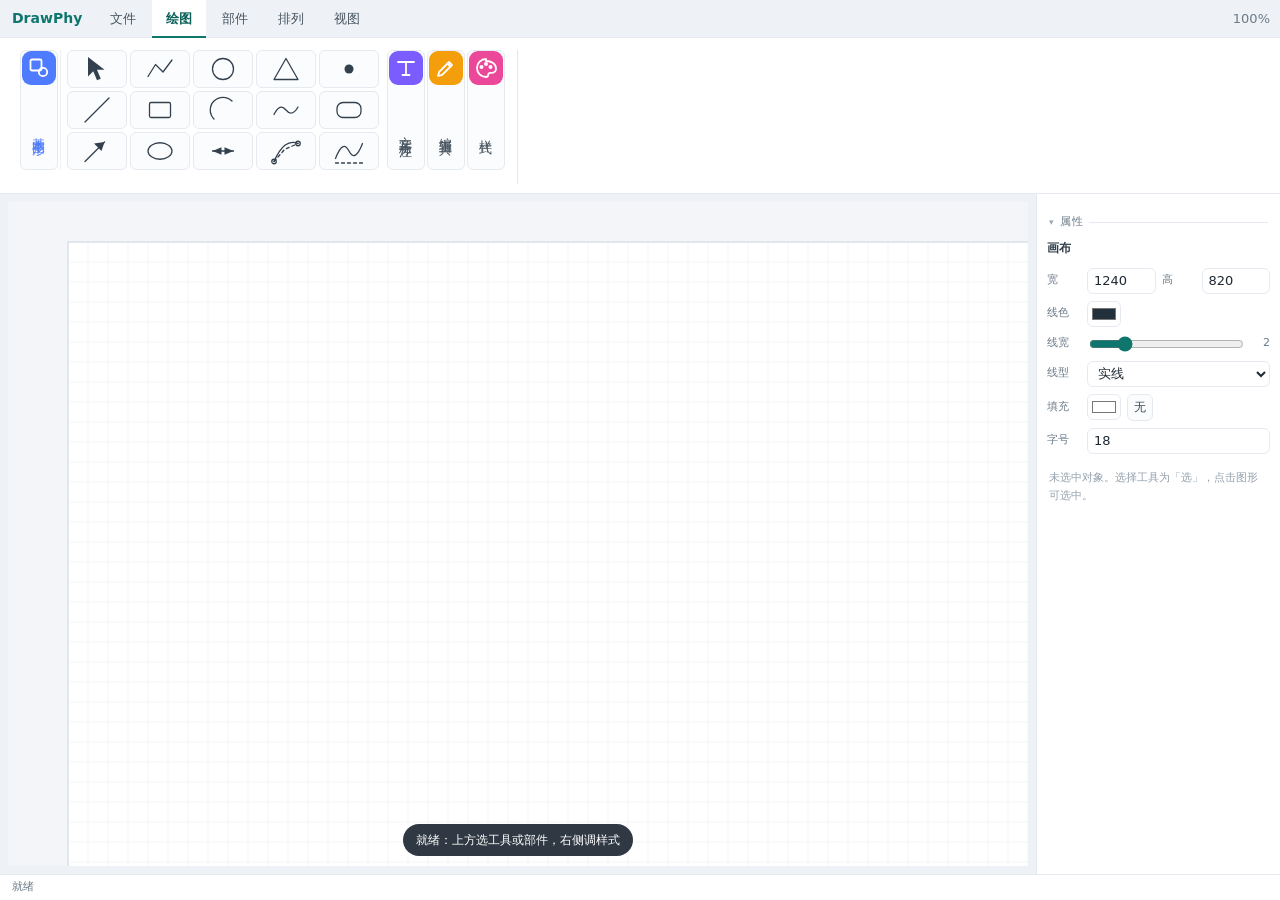
==== index.html @ 7146f7bf "chore: 初始提交（阶段0：建立版本控制） 基线：阶段4完成，13/16图元类型已模块化。 - 逻辑自检 83/83、交互自检 47/47、PNG导出链路通过 - docs/ 含评审报告、开发手册" ====
<!DOCTYPE html>
<html lang="zh-CN">
<head>
<meta charset="utf-8">
<meta name="viewport" content="width=device-width, initial-scale=1">
<title>DrawPhy · 科学绘图板</title>
<link rel="stylesheet" href="assets/editor.css">
</head>
<body>
<div id="app">
  <!-- EE 双层顶栏：第一层标签页 -->
  <header id="topbar">
    <div class="brand"><b>DrawPhy</b></div>
    <nav id="tabs">
      <button data-tab="file">文件</button>
      <button data-tab="draw" class="on">绘图</button>
      <button data-tab="part">部件</button>
      <button data-tab="arrange">排列</button>
      <button data-tab="view">视图</button>
    </nav>
    <div class="group right">
      <span id="zoomLabel">100%</span>
    </div>
  </header>

  <!-- 第二层：横向分组工具带 -->
  <div id="ribbon">
    <!-- 文件：竖排分类按钮，点击就地展开（与绘图/部件同机制） -->
    <div class="rgroup" data-r="file" hidden>
      <div class="rcell partcats" id="fileCatBar">
        <button data-cat="file.action" style="background:#2563eb"><svg class="cat-ic" viewBox="0 0 24 24" fill="none" stroke="currentColor" stroke-width="1.7" stroke-linecap="round" stroke-linejoin="round"><path d="M7 3h7l5 5v13H7z"/><path d="M14 3v5h5"/><path d="M12 12v6M9 15h6"/></svg><span>文件操作</span></button>
        <button data-cat="file.export" style="background:#10b981"><svg class="cat-ic" viewBox="0 0 24 24" fill="none" stroke="currentColor" stroke-width="1.7" stroke-linecap="round" stroke-linejoin="round"><path d="M12 4v10"/><path d="M8 10l4 4 4-4"/><path d="M5 19h14"/></svg><span>导出</span></button>
        <button data-cat="file.sample" style="background:#f59e0b"><svg class="cat-ic" viewBox="0 0 24 24" fill="none" stroke="currentColor" stroke-width="1.7" stroke-linecap="round" stroke-linejoin="round"><rect x="4" y="5" width="16" height="14" rx="2"/><path d="M10 9.5v5l4.5-2.5z" fill="currentColor" stroke="none"/></svg><span>示例</span></button>
        <button data-cat="file.help" style="background:#8b5cf6"><svg class="cat-ic" viewBox="0 0 24 24" fill="none" stroke="currentColor" stroke-width="1.7" stroke-linecap="round" stroke-linejoin="round"><circle cx="12" cy="12" r="9"/><path d="M9.7 9.2a2.4 2.4 0 1 1 3.3 2.2c-.7.3-1 .8-1 1.6"/><circle cx="12" cy="16.8" r=".5" fill="currentColor"/></svg><span>帮助</span></button>
      </div>
    </div>

    <!-- 绘图：竖排分类按钮，点击就地展开（与部件同格式） -->
    <div class="rgroup" data-r="draw" hidden>
      <div class="rcell partcats" id="drawCatBar">
        <button data-cat="shape"><svg class="cat-ic" viewBox="0 0 24 24" fill="none" stroke="currentColor" stroke-width="1.7" stroke-linejoin="round"><rect x="3.5" y="3.5" width="11" height="11" rx="1.5"/><circle cx="16" cy="16" r="4.2"/></svg><span>基本图形</span></button>
        <button data-cat="text"><svg class="cat-ic" viewBox="0 0 24 24" fill="none" stroke="currentColor" stroke-width="1.7" stroke-linecap="round"><path d="M4 6h16M12 6v13M8.5 19h7"/></svg><span>文字与标注</span></button>
        <button data-cat="edit"><svg class="cat-ic" viewBox="0 0 24 24" fill="none" stroke="currentColor" stroke-width="1.7" stroke-linecap="round" stroke-linejoin="round"><path d="M4 20l1.2-4.2L15 6l3 3L8.2 18.8z"/><path d="M13.5 7.5l3 3"/></svg><span>编辑工具</span></button>
        <button data-cat="style"><svg class="cat-ic" viewBox="0 0 24 24" fill="none" stroke="currentColor" stroke-width="1.7" stroke-linecap="round" stroke-linejoin="round"><path d="M12 3a9 9 0 1 0 0 18c1.6 0 2.2-1.1 2.2-2.2 0-1.4 1.1-2 2.4-2H18a4 4 0 0 0 4-4c0-5-4.5-7.8-10-7.8z"/><circle cx="7.5" cy="11" r="1.1"/><circle cx="12" cy="8" r="1.1"/><circle cx="16.5" cy="11" r="1.1"/></svg><span>样式</span></button>
      </div>
    </div>

    <!-- 部件：竖排分类按钮，点击就地展开 -->
    <div class="rgroup" data-r="part" hidden>
      <div class="rcell partcats" id="partCatBar">
        <button data-cat="电学"><svg class="cat-ic" viewBox="0 0 24 24" fill="none" stroke="currentColor" stroke-width="1.7" stroke-linecap="round"><path d="M13 2L4 14h6l-1 8 9-12h-6z"/></svg><span>电学</span></button>
        <button data-cat="光学"><svg class="cat-ic" viewBox="0 0 24 24" fill="none" stroke="currentColor" stroke-width="1.7"><ellipse cx="12" cy="12" rx="3" ry="9"/><path d="M3 12h3M18 12h3M12 3v3M12 18v3"/></svg><span>光学</span></button>
        <button data-cat="力学"><svg class="cat-ic" viewBox="0 0 24 24" fill="none" stroke="currentColor" stroke-width="1.7" stroke-linecap="round"><path d="M4 18h16M8 18V6l8 4"/></svg><span>力学</span></button>
        <button data-cat="热学"><svg class="cat-ic" viewBox="0 0 24 24" fill="none" stroke="currentColor" stroke-width="1.7" stroke-linecap="round"><path d="M12 22a6 6 0 006-6c0-4-6-9-6-12 0 3-6 5-6 9a6 6 0 006 6z"/></svg><span>热学</span></button>
        <button data-cat="仪器"><svg class="cat-ic" viewBox="0 0 24 24" fill="none" stroke="currentColor" stroke-width="1.7"><circle cx="12" cy="13" r="7"/><path d="M12 13l4-4M9 3h6"/></svg><span>仪器</span></button>
        <button data-cat="常用图形"><svg class="cat-ic" viewBox="0 0 24 24" fill="none" stroke="currentColor" stroke-width="1.7"><rect x="4" y="4" width="7" height="7" rx="1"/><circle cx="16.5" cy="16.5" r="3.5"/></svg><span>常用图形</span></button>
        <button data-cat="连接线"><svg class="cat-ic" viewBox="0 0 24 24" fill="none" stroke="currentColor" stroke-width="1.7" stroke-linecap="round"><circle cx="5" cy="12" r="2.5"/><circle cx="19" cy="5" r="2.5"/><circle cx="19" cy="19" r="2.5"/><path d="M7.5 12h9M17 6.5l-2 4M17 17.5l-2-4"/></svg><span>连接线</span></button>
        <button data-cat="尺寸"><svg class="cat-ic" viewBox="0 0 24 24" fill="none" stroke="currentColor" stroke-width="1.7" stroke-linecap="round"><path d="M3 8l13 13M5 6l2 2M8 5l2 2M11 8l2 2M14 11l2 2"/><path d="M14 21l7-7"/></svg><span>尺寸</span></button>
        <button data-cat="环类"><svg class="cat-ic" viewBox="0 0 24 24" fill="none" stroke="currentColor" stroke-width="1.7"><circle cx="12" cy="12" r="9"/><circle cx="12" cy="12" r="4"/></svg><span>环类</span></button>
        <button data-cat="化学键"><svg class="cat-ic" viewBox="0 0 24 24" fill="none" stroke="currentColor" stroke-width="1.7" stroke-linecap="round"><circle cx="6" cy="12" r="3"/><circle cx="18" cy="7" r="3"/><circle cx="18" cy="17" r="3"/><path d="M9 11l6-3M9 13l6 3"/></svg><span>化学键</span></button>
        <button data-cat="通用"><svg class="cat-ic" viewBox="0 0 24 24" fill="none" stroke="currentColor" stroke-width="1.7"><rect x="4" y="4" width="16" height="16" rx="2"/><path d="M4 12h16M12 4v16"/></svg><span>通用</span></button>
      </div>
    </div>

    <!-- 排列：竖排分类按钮，点击就地展开 -->
    <div class="rgroup" data-r="arrange" hidden>
      <div class="rcell partcats" id="arrangeCatBar">
        <button data-cat="align.group" style="background:#f43f5e"><svg class="cat-ic" viewBox="0 0 24 24" fill="none" stroke="currentColor" stroke-width="1.7" stroke-linecap="round" stroke-linejoin="round"><rect x="9" y="9" width="7" height="7" rx="1"/><path d="M15 9V5H5v10h4"/><path d="M9 15v4h10V9h-4"/></svg><span>组合</span></button>
        <button data-cat="align.layer" style="background:#0ea5e9"><svg class="cat-ic" viewBox="0 0 24 24" fill="none" stroke="currentColor" stroke-width="1.7" stroke-linecap="round" stroke-linejoin="round"><path d="M12 4v16"/><path d="M8.5 8L12 4.5 15.5 8"/><path d="M8.5 16L12 19.5 15.5 16"/></svg><span>层级</span></button>
        <button data-cat="align.transform" style="background:#14b8a6"><svg class="cat-ic" viewBox="0 0 24 24" fill="none" stroke="currentColor" stroke-width="1.7" stroke-linecap="round" stroke-linejoin="round"><path d="M20 12a8 8 0 1 1-2.3-5.6"/><path d="M20 3v4h-4"/></svg><span>变换</span></button>
        <button data-cat="align.align" style="background:#6366f1"><svg class="cat-ic" viewBox="0 0 24 24" fill="none" stroke="currentColor" stroke-width="1.7" stroke-linecap="round" stroke-linejoin="round"><path d="M4 6h16M4 12h10M4 18h13"/><path d="M7 3v18"/></svg><span>对齐</span></button>
      </div>
    </div>

    <!-- 视图：竖排分类按钮，点击就地展开 -->
    <div class="rgroup" data-r="view" hidden>
      <div class="rcell partcats" id="viewCatBar">
        <button data-cat="view.display" style="background:#22c55e"><svg class="cat-ic" viewBox="0 0 24 24" fill="none" stroke="currentColor" stroke-width="1.7" stroke-linecap="round" stroke-linejoin="round"><path d="M2.5 12S6 6 12 6s9.5 6 9.5 6-3.5 6-9.5 6-9.5-6-9.5-6z"/><circle cx="12" cy="12" r="2.6"/></svg><span>显示</span></button>
        <button data-cat="view.zoom" style="background:#f97316"><svg class="cat-ic" viewBox="0 0 24 24" fill="none" stroke="currentColor" stroke-width="1.7" stroke-linecap="round" stroke-linejoin="round"><circle cx="10.5" cy="10.5" r="6"/><path d="M15 15l5.5 5.5"/><path d="M10.5 8v5M8 10.5h5"/></svg><span>缩放</span></button>
      </div>
    </div>
  </div>

  <main>
    <section class="stage">
      <svg id="board" xmlns="http://www.w3.org/2000/svg"></svg>
      <input id="inlineText" class="inline-text" hidden autocomplete="off" spellcheck="false">
      <div id="toast"></div>
    </section>

    <aside class="right">
      <div class="panel-title">属性</div>
      <div id="props" class="props"></div>
    </aside>
  </main>

  <div id="partPop" hidden></div>

  <footer><span id="hint">就绪</span></footer>
</div>
<input type="file" id="fileInput" accept=".json" hidden>

<script src="src/core/config.js"></script>
<script src="src/core/module-wrap.js"></script>
<script src="src/core/registry.js"></script>
<script src="src/core/eventbus.js"></script>
<script src="src/core.js"></script>
<script src="src/modules/primitives/rect.js"></script>
<script src="src/modules/primitives/arrow.js"></script>
<script src="src/modules/primitives/line.js"></script>
<script src="src/modules/primitives/circle.js"></script>
<script src="src/modules/primitives/ellipse.js"></script>
<script src="src/modules/primitives/polyline.js"></script>
<script src="src/modules/primitives/arc.js"></script>
<script src="src/modules/primitives/path.js"></script>
<script src="src/modules/primitives/text.js"></script>
<script src="src/modules/primitives/textbox.js"></script>
<script src="src/modules/primitives/callout.js"></script>
<script src="src/modules/primitives/dim.js"></script>
<script src="src/modules/primitives/angle.js"></script>
<script src="src/func.js"></script>
<script src="src/parts.js"></script>
<script src="src/render.js"></script>
<script src="src/ui.js"></script>
<script src="src/io.js"></script>
<script>
  window.addEventListener('DOMContentLoaded', function () {
    DP.ui.init();
    var q = new URLSearchParams(location.search);
    if (q.get('sample') === '1') DP.io.sample();
  });
</script>
</body>
</html>
---- assets/editor.css ----
/* DrawPhy 编辑器样式 —— 浅色、克制、以画布为中心 */
:root {
  --bg: #f3f5f8;
  --panel: #ffffff;
  --line: #e5eaf0;
  --text: #1f2933;
  --sub: #6b7a89;
  --accent: #0f766e;
  --accent-weak: #e6f4f1;
  --blue: #0a84ff;
  --shadow: 0 1px 2px rgba(16, 24, 40, .06), 0 4px 12px rgba(16, 24, 40, .04);
}
* { box-sizing: border-box; }
html, body { height: 100%; margin: 0; }
body {
  font: 13px/1.5 "Microsoft YaHei", "PingFang SC", "Segoe UI", system-ui, sans-serif;
  color: var(--text);
  background: var(--bg);
  overflow: hidden;
  -webkit-font-smoothing: antialiased;
}
button, input, select { font: inherit; color: inherit; }
button { cursor: pointer; }

#app { display: grid; grid-template-rows: 38px 156px 1fr 26px; height: 100vh; }

/* ------------------------------ 第一层：标签页 ------------------------------ */
#topbar {
  display: flex; align-items: stretch; gap: 4px;
  padding: 0 10px; background: #eef2f6;
  border-bottom: 1px solid var(--line);
  min-width: 0;
}
.brand { display: flex; align-items: center; padding: 0 10px 0 2px; }
.brand b { font-size: 14px; color: var(--accent); }
#tabs { display: flex; align-items: stretch; gap: 2px; }
#tabs button {
  border: none; background: transparent; padding: 0 14px;
  font-size: 13px; color: #46535f; cursor: pointer; position: relative;
}
#tabs button:hover { background: rgba(15,118,110,.06); }
#tabs button.on { background: #fff; color: #0b5f59; font-weight: 700; }
#tabs button.on::after {
  content: ""; position: absolute; left: 0; right: 0; bottom: -1px; height: 2px; background: var(--accent);
}
.group { display: flex; align-items: center; gap: 6px; }
.group.right { margin-left: auto; }
#zoomLabel { min-width: 44px; text-align: right; color: var(--sub); font-variant-numeric: tabular-nums; }

/* ------------------------------ 第二层：横向工具带 ------------------------------ */
#ribbon {
  display: flex; align-items: flex-start; gap: 0; flex-wrap: nowrap;
  background: #fff; border-bottom: 1px solid var(--line);
  padding: 12px 8px 6px; min-height: 156px; overflow-x: auto; overflow-y: hidden;
}
#ribbon[hidden] { display: none; }
.rgroup { display: flex; gap: 6px; padding: 0 10px 14px; align-items: flex-start; border-right: 1px solid #e3e6ea; flex: 0 0 auto; position: relative; }
.rgroup[hidden] { display: none; }
.rgroup:last-child { border-right: none; }
.rcell {
  display: flex; flex-direction: column; align-items: center; justify-content: flex-start;
  gap: 4px; padding: 0 2px; min-width: 0;
}
.rcells { display: flex; align-items: center; justify-content: flex-start; gap: 3px; flex-wrap: wrap; width: 342px; }
.rcells[hidden] { display: none; }
.rcap {
  font-size: 10px; color: #8b929b; text-align: center; margin-top: 2px;
}

/* 部件竖排分类按钮 + 就地展开面板 */
.partcats { display: flex; flex-direction: row; gap: 2px; align-items: stretch; }
.partcats > button {
  height: 120px !important; width: 38px; padding: 10px 2px 8px; font-size: 11px;
  border: 1px solid var(--line); background: #fbfcfd; border-radius: 6px;
  cursor: pointer; white-space: nowrap; display: flex; flex-direction: column;
  align-items: center; justify-content: flex-start; gap: 7px; transition: all .12s ease;
}
.partcats > button .cat-ic {
  width: 34px; height: 34px; flex: none; padding: 5px;
  border-radius: 9px; background: var(--cat, #64748b);
  stroke: #fff; stroke-width: 1.8;
}
.partcats > button span {
  flex: 1; display: flex; align-items: center; justify-content: center;
  writing-mode: vertical-rl; text-orientation: upright; letter-spacing: 2px;
  font-size: 13px; color: #46535f;
}
.partcats > button:hover { border-color: var(--cat, var(--accent)); background: #f6f8fb; }
.partcats > button.on { border-color: var(--cat, var(--accent)); background: #eef2f7; }
.partcats > button.on span { color: var(--cat, var(--accent)); }

/* 各分类和谐配色（图标色块） */
.partcats > button[data-cat="shape"]   { --cat: #4f7cff; }
.partcats > button[data-cat="text"]    { --cat: #7a5cff; }
.partcats > button[data-cat="edit"]    { --cat: #f59e0b; }
.partcats > button[data-cat="style"]   { --cat: #ec4899; }
.partcats > button[data-cat="电学"]    { --cat: #ef4444; }
.partcats > button[data-cat="光学"]    { --cat: #0ea5e9; }
.partcats > button[data-cat="力学"]    { --cat: #22c55e; }
.partcats > button[data-cat="热学"]    { --cat: #f97316; }
.partcats > button[data-cat="仪器"]    { --cat: #14b8a6; }
.partcats > button[data-cat="常用图形"] { --cat: #6366f1; }
.partcats > button[data-cat="连接线"]  { --cat: #8b5cf6; }
.partcats > button[data-cat="尺寸"]    { --cat: #06b6d4; }
.partcats > button[data-cat="环类"]    { --cat: #0d9488; }
.partcats > button[data-cat="化学键"]  { --cat: #3b82f6; }
.partcats > button[data-cat="通用"]    { --cat: #64748b; }

#ribInline {
  display: flex; align-items: flex-start; gap: 6px; padding: 0 6px;
  flex: none; overflow: visible; border-left: 1px solid #edf1f5;
}
.rib-parts { display: flex; flex-wrap: wrap; align-content: center; gap: 3px; }
/* 部件固定三行：列方向自动流动，任意数量都恰好 3 行 */
.part-grid3 {
  display: grid; grid-template-rows: repeat(3, 38px);
  grid-auto-flow: column; grid-auto-columns: 60px;
  gap: 3px; align-content: center; height: 120px;
}
/* 样式面板：同样三行、总高 120，与部件网格对齐 */
.style-grid3 {
  display: grid; grid-template-rows: repeat(3, 38px);
  gap: 3px; align-content: center; height: 120px;
}
.style-grid3 .style-row { display: flex; align-items: center; gap: 6px; }
.rib-tools { display: flex; gap: 3px; }
.rib-tool { width: 38px; height: 34px; }
.rib-acts { display: flex; flex-direction: column; gap: 4px; }
.rib-act { height: 24px; padding: 0 10px; border: 1px solid var(--line); border-radius: 6px; background: #fbfcfd; font-size: 11px; cursor: pointer; }
.pp-row { display: flex; gap: 4px; }
.rib-part {
  width: 60px; height: 38px !important; padding: 1px !important; font-size: 9px;
  display: flex; flex-direction: column; align-items: center; justify-content: center;
  border: 1px solid transparent; background: transparent; border-radius: 5px;
  cursor: pointer; transition: all .12s ease;
}
.rib-part .part-thumb { height: 36px; display: flex; align-items: center; }
.rib-part .part-thumb svg { width: 36px; height: 36px; }
.rib-part .part-name { display: none; }
.rib-part:hover { background: var(--accent-weak); border-color: var(--accent); }
.part-thumb { display: block; }
.part-thumb svg { display: block; }
.part-name { font-size: 11px; color: #46535f; max-width: 100%; overflow: hidden; text-overflow: ellipsis; white-space: nowrap; }
.style-row { display: flex; align-items: center; gap: 6px; }
.style-label { font-size: 10px; color: #8b929b; width: 26px; flex: none; }
.swatches { display: flex; align-items: center; gap: 3px; flex-wrap: wrap; }
.swatches i {
  width: 16px; height: 16px; border-radius: 4px; background: var(--c);
  border: 1px solid rgba(0,0,0,.12); cursor: pointer; display: inline-block;
}
.swatches .color-pick { width: 18px; height: 18px; position: relative; display: inline-flex; cursor: pointer; }
.swatches .color-pick svg { width: 18px; height: 18px; color: #5a6b7b; }
.swatches .color-pick input { position: absolute; inset: 0; opacity: 0; width: 100%; height: 100%; cursor: pointer; }
.toolbtns { display: flex; align-items: center; gap: 3px; }
.toolbtns button { height: 22px !important; width: 30px; padding: 0 !important; font-size: 13px; line-height: 1; }
#ribbon button {
  height: 28px; padding: 0 10px; border: 1px solid var(--line);
  background: #fbfcfd; border-radius: 6px; color: #33404d; font-size: 12px;
  white-space: nowrap; cursor: pointer; transition: all .12s ease;
}
#ribbon button:hover { background: #f1f4f8; border-color: #c8d2dd; }
#ribbon button.primary { background: var(--accent); border-color: var(--accent); color: #fff; }
#ribbon button.primary:hover { background: #0b5f59; }
#ribbon button:active { transform: translateY(1px); }
.chk { display: flex; align-items: center; gap: 4px; color: var(--sub); cursor: pointer; font-size: 12px; height: 28px; }
.chk input { accent-color: var(--accent); }

/* ------------------------------ 主体 ------------------------------ */
main { display: grid; grid-template-columns: minmax(0, 1fr) 244px; min-height: 0; }
aside { background: var(--panel); overflow-y: auto; padding: 10px 10px 18px; }
aside.right { border-left: 1px solid var(--line); }

.panel-title {
  font-size: 11px; letter-spacing: .6px; color: var(--sub);
  margin: 10px 2px 6px; display: flex; align-items: center; gap: 6px; user-select: none;
}
.panel-title em { font-style: normal; color: #9aa7b4; }
.panel-title::after { content: ""; flex: 1; height: 1px; background: var(--line); }
.panel-title::before { content: "▾"; font-size: 9px; color: #9aa7b4; }
.panel-title.folded::before { content: "▸"; }

/* 顶部工具带（EE 风格横排） */
#toolRibbon {
  display: flex; align-items: center; padding: 0 10px;
  background: var(--panel); border-bottom: 1px solid var(--line);
  overflow-x: auto; overflow-y: hidden;
}

/* 画布 */
.stage { position: relative; min-width: 0; background: #eef2f6; overflow: hidden; padding: 8px; }
#board { display: block; width: 100%; height: 100%; touch-action: none; }
.inline-text {
  position: absolute; z-index: 5; min-width: 140px;
  padding: 2px 5px; border: 1px solid var(--blue); border-radius: 4px;
  background: #fff; box-shadow: 0 2px 8px rgba(10, 132, 255, .18);
  outline: none;
}
#toast {
  position: absolute; left: 50%; bottom: 18px; transform: translate(-50%, 10px);
  background: rgba(31, 41, 51, .92); color: #fff; font-size: 12px;
  padding: 7px 13px; border-radius: 999px; opacity: 0; pointer-events: none;
  transition: opacity .2s, transform .2s; max-width: 80%;
}
#toast.on { opacity: 1; transform: translate(-50%, 0); }

/* 属性面板 */
.props { display: flex; flex-direction: column; gap: 7px; }
.props-title { font-size: 12px; font-weight: 700; color: #33404d; padding: 2px 0 4px; }
.props-sub { font-size: 11px; color: var(--sub); margin: 8px 2px 2px; }
.row { display: flex; align-items: center; gap: 6px; }
.row > label { width: 34px; flex: none; font-size: 11px; color: var(--sub); }
.row > input[type="range"] { flex: 1; min-width: 0; accent-color: var(--accent); }
.row > input[type="number"], .row > input[type="text"], .row > select {
  flex: 1; min-width: 0; height: 26px; padding: 0 6px;
  border: 1px solid var(--line); border-radius: 6px; background: #fff;
}
.row > input[type="color"] {
  width: 34px; height: 26px; padding: 2px; border: 1px solid var(--line);
  border-radius: 6px; background: #fff;
}
.row > span { font-size: 11px; color: var(--sub); width: 18px; text-align: right; }
.kv { display: flex; gap: 4px; flex-wrap: wrap; font-size: 11px; color: var(--sub); }
.kv span { color: #98a4b0; }
.kv b { font-weight: 600; color: #33404d; margin-right: 6px; font-variant-numeric: tabular-nums; }
.grid2 { display: grid; grid-template-columns: 1fr 1fr; gap: 5px; margin-top: 4px; }
.grid3 { display: grid; grid-template-columns: repeat(3, 1fr); gap: 5px; }
.mini {
  height: 27px; border: 1px solid var(--line); border-radius: 6px;
  background: #fbfcfd; font-size: 12px; color: #3d4a57;
}
.mini:hover { background: #f1f5f8; border-color: #d7dee7; }
.tip { font-size: 11px; color: #93a0ac; line-height: 1.7; margin: 8px 2px 0; }
.keys { font-size: 11px; color: var(--sub); display: flex; flex-direction: column; gap: 6px; line-height: 1.9; }
.keys kbd {
  display: inline-block; padding: 0 4px; margin-right: 2px;
  border: 1px solid #dde4ea; border-bottom-width: 2px; border-radius: 4px;
  background: #fbfcfd; color: #46535f; font-size: 10px; font-family: inherit;
}

/* 底栏 */
footer {
  display: flex; align-items: center; padding: 0 12px;
  background: var(--panel); border-top: 1px solid var(--line);
  color: var(--sub); font-size: 11px;
}

/* 窄屏（如内置浏览器面板）仍保留属性栏，只是压缩两侧宽度 */
@media (max-width: 1100px) {
  main { grid-template-columns: 198px minmax(0, 1fr) 214px; }
  aside { padding: 8px 8px 16px; }
  #topbar { gap: 8px; padding: 0 10px; }
  #topbar button { padding: 0 8px; }
}
@media (max-width: 820px) {
  main { grid-template-columns: 184px minmax(0, 1fr) 0; }
  aside.right { display: none; }
}
/* ================= 部件库拖拽 ================= */
.part { cursor: grab; }
.part:active { cursor: grabbing; }
.drag-ghost {
  position: fixed; z-index: 90; pointer-events: none;
  transform: translate(-50%, -50%);
  display: flex; align-items: center; gap: 9px;
  padding: 7px 11px; border-radius: 9px;
  background: rgba(255,255,255,.97); border: 1px solid #b7c3cf;
  box-shadow: 0 8px 22px rgba(20,40,60,.18);
  font-size: 12px; color: #24404f; white-space: nowrap;
}
.drag-ghost .dg-thumb { display: flex; opacity: .92; }
.drag-ghost.over { border-color: #0a84ff; box-shadow: 0 10px 26px rgba(10,132,255,.3); }
.drag-ghost.over .dg-name { color: #0a6fd6; }

/* ================= 左侧部件坞 ================= */
#partDrawer, #drawerMask { display: none !important; }
.drawer-head { display: flex; gap: 8px; align-items: center; padding: 8px 10px; border-bottom: 1px solid var(--line); }
#partSearch { flex: 1; height: 28px; padding: 0 10px; border: 1px solid #d7dee7; border-radius: 7px; background: #fbfcfd; font-size: 12px; }
#drawerClose { width: 28px; height: 28px; border: 1px solid var(--line); border-radius: 7px; background: #fbfcfd; color: #5b6b79; font-size: 14px; line-height: 1; cursor: pointer; }
.drawer-body { flex: 1; display: flex; min-height: 0; overflow: hidden; }
.dcat-rail { width: 78px; flex: none; padding: 8px 4px; border-right: 1px solid #edf1f5; overflow-y: auto; display: flex; flex-direction: column; gap: 2px; }
.dcat { text-align: left; padding: 7px 8px; border-radius: 7px; border: none; background: transparent; color: #46535f; font-size: 12px; cursor: pointer; }
.dcat:hover { background: #f1f5f7; }
.dcat.on { background: var(--accent-weak); color: #0b5f59; font-weight: 700; }
.dgrid { flex: 1; overflow-y: auto; padding: 8px; display: grid; grid-template-columns: repeat(3, 1fr); gap: 8px; align-content: start; }
.dg-empty { grid-column: 1 / -1; text-align: center; color: #9aa7b2; padding: 48px 0; font-size: 12px; }
.dock-open {
  position: fixed; left: 8px; top: 104px; z-index: 40;
  width: 30px; height: 30px; border-radius: 8px;
  border: 1px solid var(--line); background: #fff; box-shadow: var(--shadow);
  font-size: 14px; cursor: pointer;
}

/* ================= 右键菜单 ================= */
#ctxMenu {
  position: fixed; z-index: 100; min-width: 180px; padding: 4px;
  background: #fff; border: 1px solid #dde4ea; border-radius: 10px;
  box-shadow: 0 12px 32px rgba(20,40,60,.2);
}
#ctxMenu .mi { display: flex; justify-content: space-between; align-items: center; gap: 20px; padding: 6px 10px; font-size: 12.5px; color: #2b3945; border-radius: 6px; cursor: pointer; }
#ctxMenu .mi:hover { background: #eef4f3; color: #0b5f59; }
#ctxMenu .mi .kbd { font-size: 10.5px; color: #9aa7b2; }
#ctxMenu .sep { height: 1px; background: #edf1f5; margin: 4px 6px; }
#ctxMenu .mi.danger, #ctxMenu .mi.danger span { color: #c0392b; }
#ctxMenu .mi.danger:hover { background: #fdecea; }

/* ================= 顶部样式快捷条 ================= */
.stylebar { gap: 4px; align-items: center; flex-direction: column; justify-content: center; }
.swatches { display: inline-flex; gap: 5px; align-items: center; }
.swatches i { width: 14px; height: 14px; border-radius: 50%; background: var(--c); border: 1px solid rgba(0,0,0,.15); cursor: pointer; display: inline-block; flex: none; }
.swatches i:hover { transform: scale(1.18); }
.color-pick { position: relative; width: 18px; height: 18px; display: inline-flex; align-items: center; justify-content: center; cursor: pointer; color: #5b6470; flex: none; }
.color-pick svg { width: 18px; height: 18px; fill: none; stroke: currentColor; stroke-width: 1.6; }
.color-pick input { position: absolute; inset: 0; opacity: 0; width: 100%; height: 100%; cursor: pointer; border: 0; padding: 0; }
.color-pick:hover { color: var(--accent, #0a84ff); }
.toolbtns { display: inline-flex; gap: 3px; align-items: center; }
.toolbtns button { min-width: 26px; height: 24px; padding: 0 5px; border: 1px solid var(--line); border-radius: 6px; background: #fbfcfd; color: #46535f; font-size: 12px; cursor: pointer; }
.toolbtns button:hover { border-color: var(--accent); color: var(--accent); }
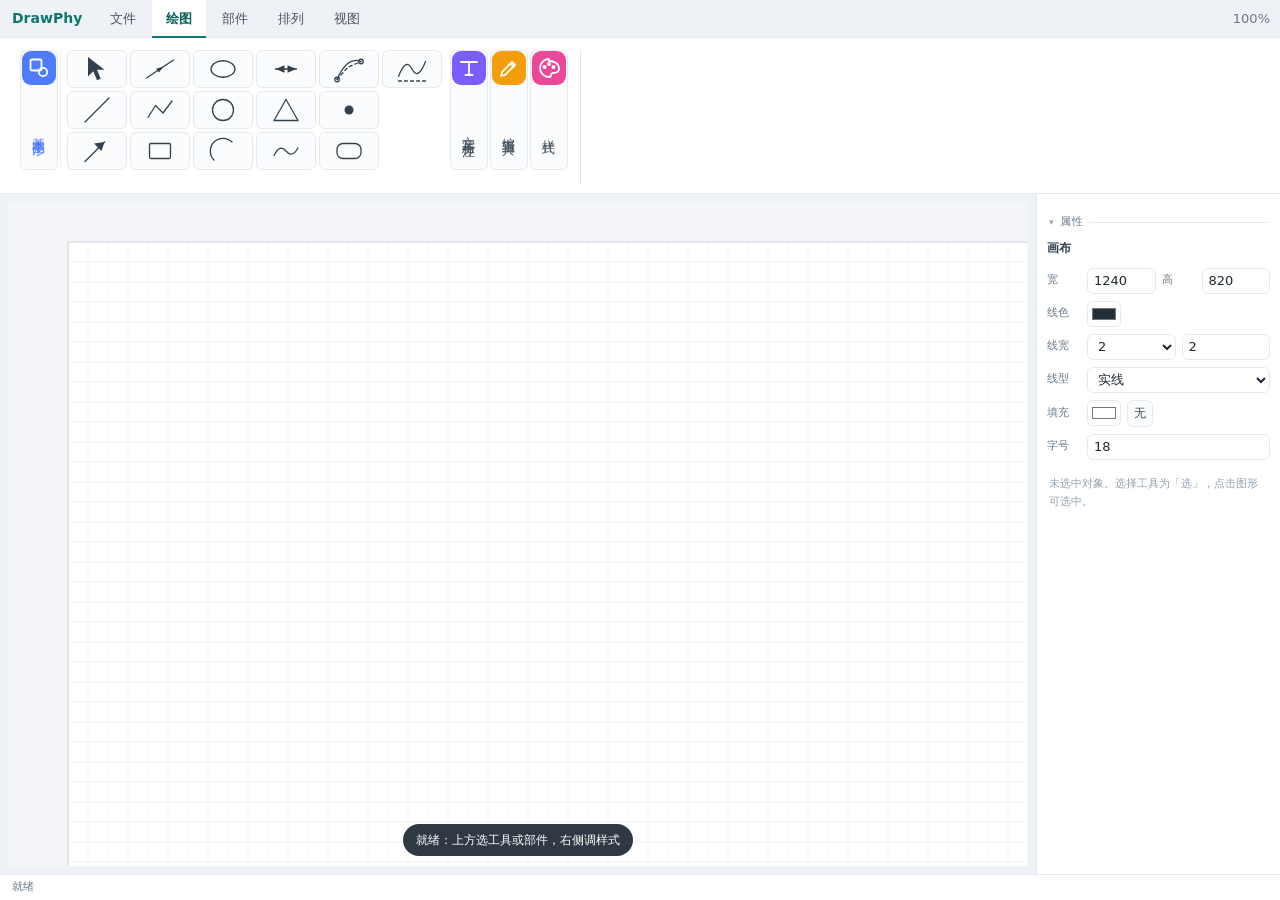
==== commit 6be3675b: "feat(style): 光线工具(ray) + 线型/线宽唯一数据源 DP.style - 新增 core/style.js：6 种线型(含主光轴点划线)+6 档线宽，dashArray/normW" ====
--- a/index.html
+++ b/index.html
@@ -101,12 +101,14 @@
 <input type="file" id="fileInput" accept=".json" hidden>
 
 <script src="src/core/config.js"></script>
+<script src="src/core/style.js"></script>
 <script src="src/core/module-wrap.js"></script>
 <script src="src/core/registry.js"></script>
 <script src="src/core/eventbus.js"></script>
 <script src="src/core.js"></script>
 <script src="src/modules/primitives/rect.js"></script>
 <script src="src/modules/primitives/arrow.js"></script>
+<script src="src/modules/primitives/ray.js"></script>
 <script src="src/modules/primitives/line.js"></script>
 <script src="src/modules/primitives/circle.js"></script>
 <script src="src/modules/primitives/ellipse.js"></script>
@@ -118,9 +120,14 @@
 <script src="src/modules/primitives/callout.js"></script>
 <script src="src/modules/primitives/dim.js"></script>
 <script src="src/modules/primitives/angle.js"></script>
+<script src="src/modules/host/part.js"></script>
+<script src="src/modules/host/point.js"></script>
 <script src="src/func.js"></script>
 <script src="src/parts.js"></script>
 <script src="src/render.js"></script>
+<script src="src/ui/tools-data.js"></script>
+<script src="src/ui/help.js"></script>
+<script src="src/ui/shapes.js"></script>
 <script src="src/ui.js"></script>
 <script src="src/io.js"></script>
 <script>
--- a/assets/editor.css
+++ b/assets/editor.css
@@ -117,12 +117,21 @@
   grid-auto-flow: column; grid-auto-columns: 60px;
   gap: 3px; align-content: center; height: 120px;
 }
-/* 样式面板：同样三行、总高 120，与部件网格对齐 */
+/* 样式面板：同样三行、总高 120，与部件网格对齐；
+   内容 4 组（线色/线型/线宽/填充）→ 竖向 3 行、横向第二列放填充 */
 .style-grid3 {
   display: grid; grid-template-rows: repeat(3, 38px);
-  gap: 3px; align-content: center; height: 120px;
+  grid-auto-flow: column; grid-auto-columns: max-content;
+  column-gap: 14px; gap: 3px 14px; align-content: center; height: 120px;
 }
 .style-grid3 .style-row { display: flex; align-items: center; gap: 6px; }
+/* 样式按钮选中态（线型/线宽/填充共用） */
+.toolbtns button.on {
+  background: var(--accent-weak); border-color: var(--accent);
+  color: var(--accent); font-weight: 600;
+}
+#swWidth button { width: 34px !important; font-size: 11px; }
+#swDash button svg { display: block; margin: 0 auto; }
 .rib-tools { display: flex; gap: 3px; }
 .rib-tool { width: 38px; height: 34px; }
 .rib-acts { display: flex; flex-direction: column; gap: 4px; }
